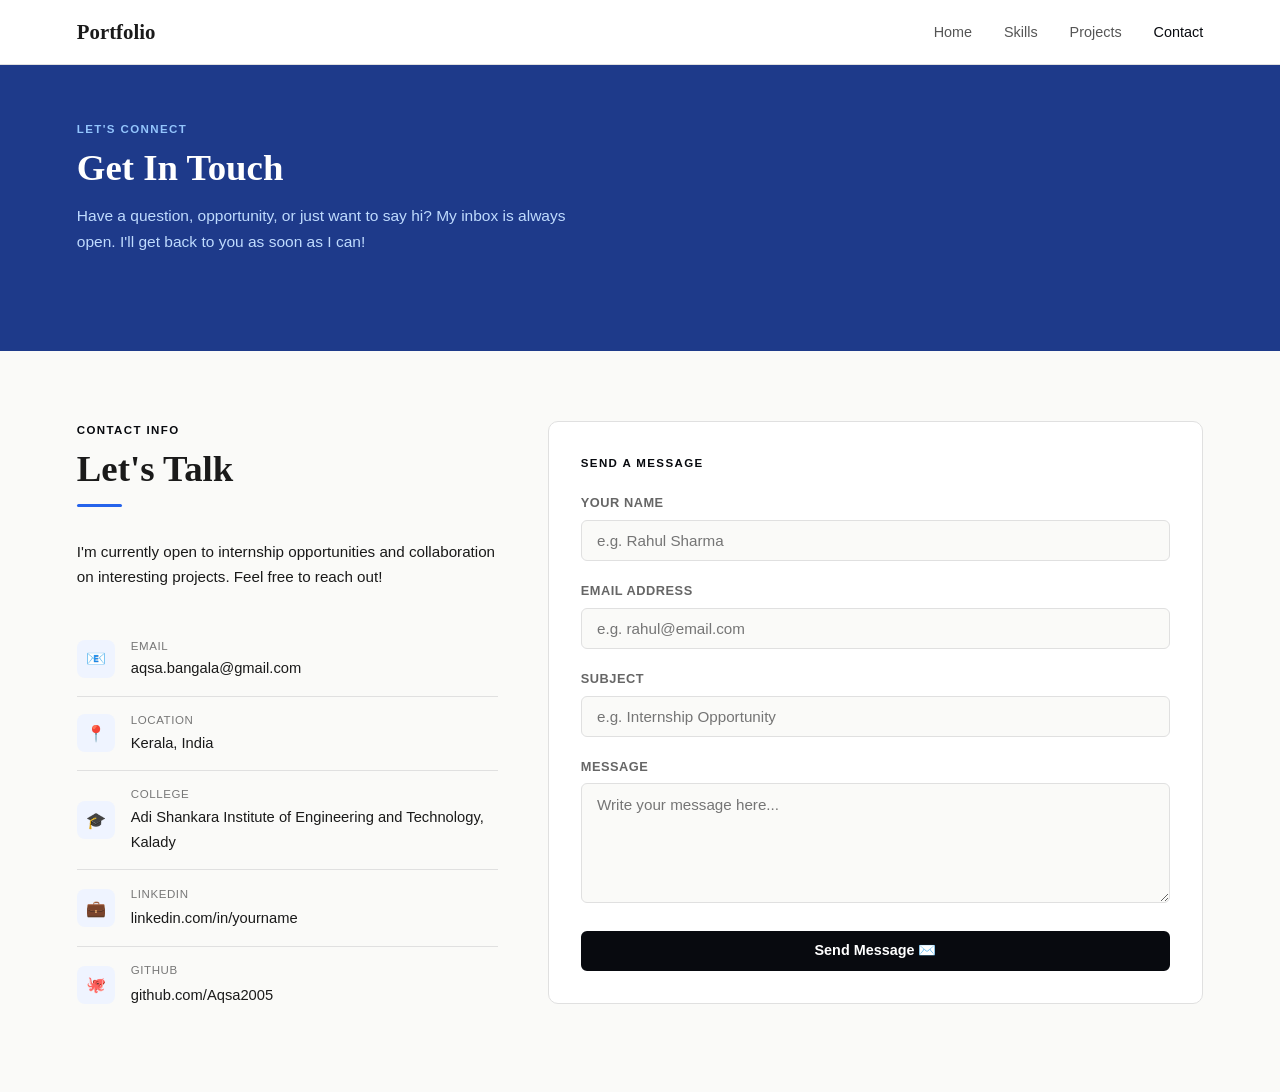
==== contact.html @ 3c4a1b86 "Initial commit" ====
<!DOCTYPE html>
<html lang="en">
<head>
  <meta charset="UTF-8" />
  <meta name="viewport" content="width=device-width, initial-scale=1.0"/>
  <title>Contact | Your Name</title>
  <link rel="stylesheet" href="style.css"/>
</head>
<body>

  <!-- ======= NAVBAR ======= -->
  <nav>
    <a href="index.html" class="nav-logo">Portfolio</a>
    <ul class="nav-links">
      <li><a href="index.html">Home</a></li>
      <li><a href="skills.html">Skills</a></li>
      <li><a href="projects.html">Projects</a></li>
      <li><a href="contacts.html" class="active">Contact</a></li>
    </ul>
  </nav>

  <!-- ======= PAGE BANNER ======= -->
  <div class="page-banner">
    <p class="section-label">Let's Connect</p>
    <h1 class="section-title">Get In Touch</h1>
    <p class="section-subtitle">
      Have a question, opportunity, or just want to say hi? My inbox is always open. I'll get back to you as soon as I can!
    </p>
  </div>

  <!-- ======= CONTACT SECTION ======= -->
  <section class="contact-section">

    <!-- Left: Contact Info -->
    <div class="contact-info">
      <p class="section-label">Contact Info</p>
      <h2 class="section-title">Let's Talk</h2>
      <div class="divider"></div>
      <p style="color:var(--muted); font-size:0.95rem; margin-bottom:2rem;">
        I'm currently open to internship opportunities and collaboration on interesting projects. Feel free to reach out!
      </p>

      <div class="contact-item">
        <div class="contact-icon">📧</div>
        <div>
          <div class="contact-item-label">Email</div>
          <div class="contact-item-value">aqsa.bangala@gmail.com</div>
        </div>
      </div>

      <div class="contact-item">
        <div class="contact-icon">📍</div>
        <div>
          <div class="contact-item-label">Location</div>
          <div class="contact-item-value">Kerala, India</div>
        </div>
      </div>

      <div class="contact-item">
        <div class="contact-icon">🎓</div>
        <div>
          <div class="contact-item-label">College</div>
          <div class="contact-item-value">Adi Shankara Institute of Engineering and Technology, Kalady</div>
        </div>
      </div>

      <div class="contact-item">
        <div class="contact-icon">💼</div>
        <div>
          <div class="contact-item-label">LinkedIn</div>
          <a href="#" class="contact-item-value" style="color: var(--accent);">linkedin.com/in/yourname</a>
        </div>
      </div>

      <div class="contact-item">
        <div class="contact-icon">🐙</div>
        <div>
          <div class="contact-item-label">GitHub</div>
          <a href="https://github.com/Aqsa2005" class="contact-item-value" style="color: var(--accent);">github.com/Aqsa2005</a>
        </div>
      </div>
    </div>

    <!-- Right: Contact Form -->
    <div class="contact-form-wrap">
      <p class="section-label" style="margin-bottom:1.2rem;">Send a Message</p>

      <div class="form-group">
        <label for="name">Your Name</label>
        <input type="text" id="name" name="name" placeholder="e.g. Rahul Sharma" />
      </div>

      <div class="form-group">
        <label for="email">Email Address</label>
        <input type="email" id="email" name="email" placeholder="e.g. rahul@email.com" />
      </div>

      <div class="form-group">
        <label for="subject">Subject</label>
        <input type="text" id="subject" name="subject" placeholder="e.g. Internship Opportunity" />
      </div>

      <div class="form-group">
        <label for="message">Message</label>
        <textarea id="message" name="message" placeholder="Write your message here..."></textarea>
      </div>

      <button class="btn btn-primary" style="width:100%; justify-content:center;">
        Send Message ✉️
      </button>
    </div>

  </section>
---- style.css ----
* {
  margin: 0;
  padding: 0;
  box-sizing: border-box;
}

body {
  font-family: 'DM Sans', sans-serif;
  background: #fafaf8;
  color: #1a1a1a;
  font-size: 16px;
  line-height: 1.7;
}

a {
  text-decoration: none;
  color: inherit;
}

ul {
  list-style: none;
}

img {
  max-width: 100%;
  display: block;
}

/* NAVBAR */
nav {
  height: 65px;
  background: #ffffff;
  border-bottom: 1px solid #e0e0e0;
  display: flex;
  align-items: center;
  justify-content: space-between;
  padding: 0 6%;
  position: sticky;
  top: 0;
  z-index: 10;
}

.nav-logo {
  font-family: 'Playfair Display', serif;
  font-size: 1.3rem;
  font-weight: 700;
}

.nav-logo span {
  color: #080a0f;
}

.nav-links {
  display: flex;
  gap: 2rem;
}

.nav-links a {
  font-size: 0.9rem;
  font-weight: 500;
  color: #555;
}

.nav-links a.active {
  color: #080a0f;
}

/* BUTTONS */
.btn {
  display: inline-block;
  padding: 0.6rem 1.5rem;
  border-radius: 6px;
  font-size: 0.9rem;
  font-weight: 600;
  border: 2px solid transparent;
}

.btn-primary {
  background: #080a0f;
  color: #fff;
  border-color: #080a0f;
}

.btn-outline {
  background: transparent;
  color: #080a0f;
  border-color: #080a0f;
}

/* HERO */
.hero {
  display: flex;
  align-items: center;
  gap: 50px;
  padding: 80px 6%;
  min-height: calc(100vh - 65px);
}

.hero-text {
  flex: 1;
}

.hero-greeting {
  font-size: 0.85rem;
  font-weight: 600;
  letter-spacing: 0.1em;
  text-transform: uppercase;
  color: #2563eb;
  margin-bottom: 0.8rem;
}

.hero-name {
  font-family: 'Playfair Display', serif;
  font-size: clamp(2.5rem, 5vw, 3.8rem);
  font-weight: 700;
  line-height: 1.1;
  margin-bottom: 1.2rem;
}

.hero-name span {
  color: #080a0f;
}

.hero-tagline {
  font-size: 1.05rem;
  color: #555;
  max-width: 460px;
  margin-bottom: 2rem;
}

.hero-cta {
  display: flex;
  gap: 1rem;
}

.hero-visual {
  width: 240px;
  height: 240px;
  border-radius: 50%;
  background: #eff4ff;
  border: 3px solid #e0e0e0;
  display: flex;
  align-items: center;
  justify-content: center;
  font-size: 5rem;
  overflow: hidden;
  flex-shrink: 0;
}

.hero-visual img {
  width: 100%;
  height: 100%;
  object-fit: cover;
  border-radius: 50%;
}

/* ABOUT STRIP */
.about-strip {
  background: #fff;
  border-top: 1px solid #e0e0e0;
  border-bottom: 1px solid #e0e0e0;
  padding: 60px 6%;
  display: flex;
  gap: 50px;
  flex-wrap: wrap;
}

.about-strip-text {
  flex: 1;
  min-width: 250px;
}

.about-strip-stats {
  display: flex;
  gap: 2.5rem;
  align-items: center;
  flex-wrap: wrap;
}

.stat-num {
  font-family: 'Playfair Display', serif;
  font-size: 2rem;
  font-weight: 700;
  color: #2563eb;
}

.stat-label {
  font-size: 0.78rem;
  color: #777;
  margin-top: 0.2rem;
}

/* SECTION COMMON */
.section-label {
  font-size: 0.72rem;
  font-weight: 600;
  letter-spacing: 0.12em;
  text-transform: uppercase;
  color: #080a0f;
  margin-bottom: 0.4rem;
}

.section-title {
  font-family: 'Playfair Display', serif;
  font-size: clamp(1.7rem, 3vw, 2.3rem);
  font-weight: 700;
  line-height: 1.2;
  margin-bottom: 0.8rem;
}

.section-subtitle {
  color: #666;
  font-size: 0.97rem;
  max-width: 500px;
  margin-bottom: 2.5rem;
}

.divider {
  width: 45px;
  height: 3px;
  background: #2563eb;
  border-radius: 2px;
  margin: 0.8rem 0 2rem;
}

/* PROJECTS */
.featured-projects,
.projects-page {
  padding: 70px 6%;
}

.projects-grid {
  display: grid;
  grid-template-columns: repeat(auto-fit, minmax(280px, 1fr));
  gap: 1.4rem;
}

.project-card {
  background: #fff;
  border: 1px solid #e0e0e0;
  border-radius: 10px;
  padding: 1.8rem;
}

.project-icon {
  font-size: 2rem;
  margin-bottom: 0.8rem;
}

.project-title {
  font-family: 'Playfair Display', serif;
  font-size: 1.1rem;
  font-weight: 600;
  margin-bottom: 0.5rem;
}

.project-desc {
  font-size: 0.9rem;
  color: #666;
  margin-bottom: 1rem;
}

.project-tags {
  display: flex;
  flex-wrap: wrap;
  gap: 0.4rem;
  margin-bottom: 1rem;
}

.tag {
  background: #eff4ff;
  color: #2563eb;
  font-size: 0.72rem;
  font-weight: 600;
  padding: 0.2rem 0.65rem;
  border-radius: 20px;
}

.project-link {
  font-size: 0.85rem;
  font-weight: 600;
  color: #080a0f;
}

/* SKILLS */
.skills-section {
  padding: 70px 6%;
}

.skills-categories {
  display: flex;
  flex-direction: column;
  gap: 2.5rem;
}

.skills-category-title {
  font-size: 0.78rem;
  font-weight: 600;
  letter-spacing: 0.1em;
  text-transform: uppercase;
  color: #777;
  margin-bottom: 1rem;
  padding-bottom: 0.5rem;
  border-bottom: 1px solid #e0e0e0;
}

.skills-list {
  display: grid;
  grid-template-columns: repeat(auto-fill, minmax(200px, 1fr));
  gap: 1rem;
}

.skill-item {
  background: #fff;
  border: 1px solid #e0e0e0;
  border-radius: 10px;
  padding: 1rem 1.2rem;
  display: flex;
  flex-direction: column;
  gap: 0.6rem;
}

.skill-header {
  display: flex;
  align-items: center;
  justify-content: space-between;
}

.skill-name {
  font-size: 0.9rem;
  font-weight: 600;
  display: flex;
  align-items: center;
  gap: 0.4rem;
}

.skill-level {
  font-size: 0.68rem;
  font-weight: 600;
  padding: 0.18rem 0.5rem;
  border-radius: 20px;
}

.level-beginner { background: #fef9c3; color: #854d0e; }
.level-learning  { background: #dbeafe; color: #1e40af; }
.level-familiar  { background: #dcfce7; color: #166534; }

.skill-bar {
  height: 4px;
  background: #e0e0e0;
  border-radius: 2px;
}

.skill-bar-fill {
  height: 100%;
  background: #2563eb;
  border-radius: 2px;
}

/* CONTACT */
.contact-section {
  padding: 70px 6%;
  display: flex;
  gap: 50px;
  flex-wrap: wrap;
  align-items: flex-start;
}

.contact-info {
  flex: 1;
  min-width: 250px;
}

.contact-form-wrap {
  flex: 1.4;
  min-width: 290px;
  background: #fff;
  border: 1px solid #e0e0e0;
  border-radius: 10px;
  padding: 2rem;
}

.contact-item {
  display: flex;
  align-items: center;
  gap: 1rem;
  padding: 0.9rem 0;
  border-bottom: 1px solid #e0e0e0;
}

.contact-item:last-child {
  border-bottom: none;
}

.contact-icon {
  width: 38px;
  height: 38px;
  background: #eff4ff;
  border-radius: 8px;
  display: flex;
  align-items: center;
  justify-content: center;
  font-size: 1rem;
  flex-shrink: 0;
}

.contact-item-label {
  font-size: 0.72rem;
  color: #777;
  font-weight: 500;
  text-transform: uppercase;
  letter-spacing: 0.05em;
}

.contact-item-value {
  font-size: 0.92rem;
  font-weight: 500;
}

.form-group {
  margin-bottom: 1.2rem;
}

.form-group label {
  display: block;
  font-size: 0.8rem;
  font-weight: 600;
  color: #666;
  margin-bottom: 0.35rem;
  text-transform: uppercase;
  letter-spacing: 0.04em;
}

.form-group input,
.form-group textarea {
  width: 100%;
  padding: 0.7rem 0.95rem;
  border: 1.5px solid #e0e0e0;
  border-radius: 6px;
  font-family: 'DM Sans', sans-serif;
  font-size: 0.95rem;
  background: #fafaf8;
  color: #1a1a1a;
  outline: none;
}

.form-group textarea {
  min-height: 120px;
  resize: vertical;
}

/* PAGE BANNER */
.page-banner {
  background: #1e3a8a;
  padding: 55px 6%;
  color: #fff;
}

.page-banner .section-label    { color: #93c5fd; }
.page-banner .section-title    { color: #fff; }
.page-banner .section-subtitle { color: #bfdbfe; }


/* MOBILE */
@media (max-width: 768px) {
  .hero {
    flex-direction: column-reverse;
    text-align: center;
    padding: 50px 5%;
    gap: 30px;
  }

  .hero-visual {
    width: 160px;
    height: 160px;
    font-size: 3.5rem;
  }

  .hero-cta {
    justify-content: center;
  }

  .about-strip {
    flex-direction: column;
  }

  .about-strip-stats {
    justify-content: center;
  }

  .contact-section {
    flex-direction: column;
  }
}
.hero-visual img {
  width: 100%;
  height: 100%;
  object-fit: cover;
  border-radius: 50%;
  object-position: center top;
}
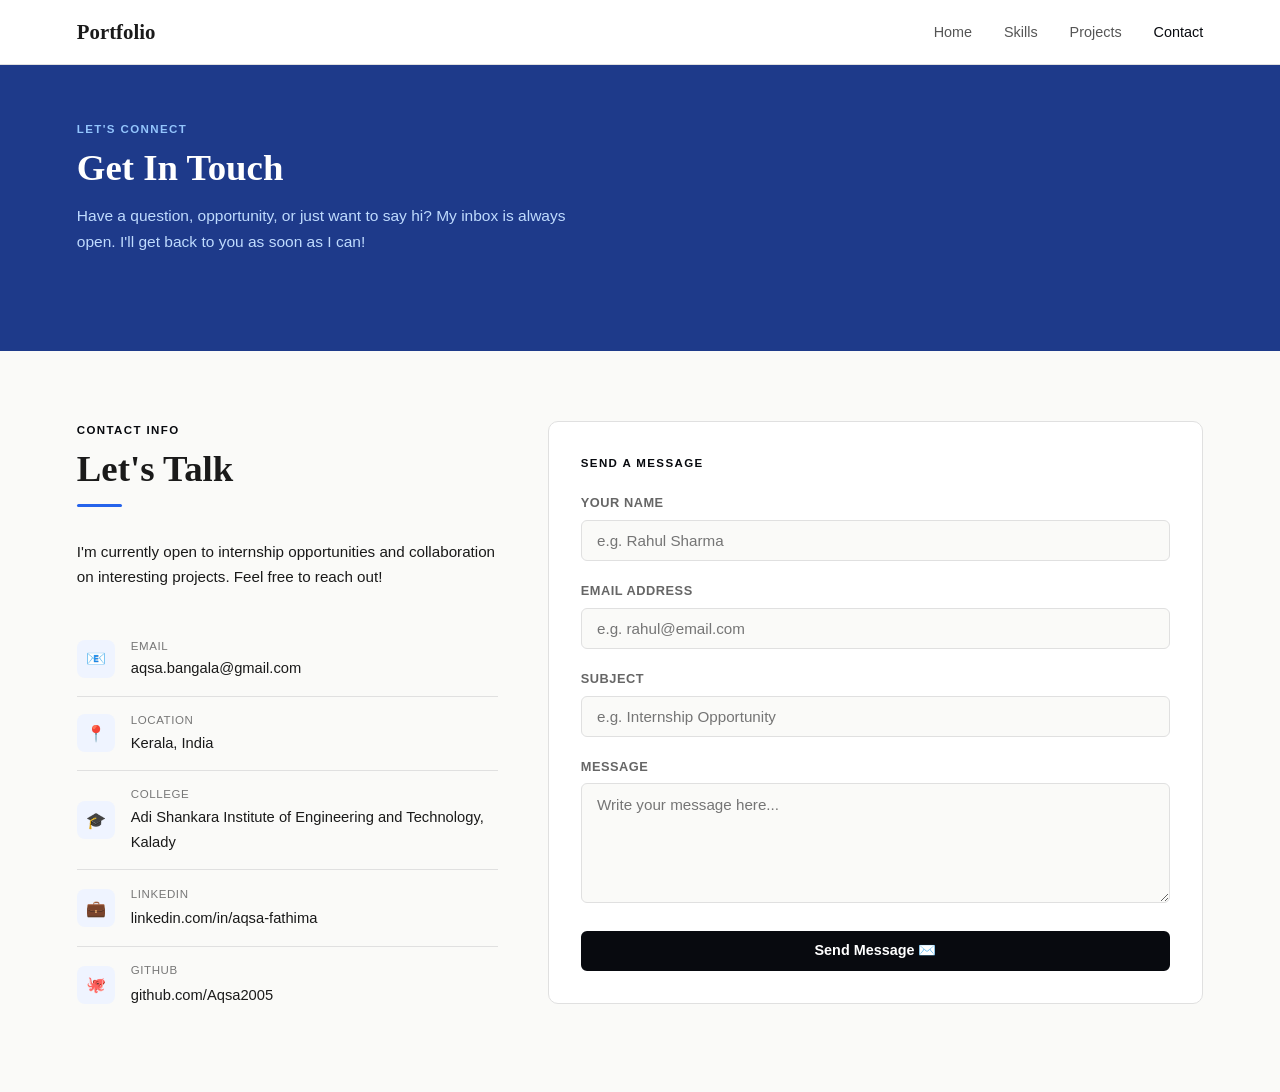
==== commit 2467cb4f: "Update LinkedIn link in contact.html" ====
--- a/contact.html
+++ b/contact.html
@@ -68,7 +68,7 @@
         <div class="contact-icon">💼</div>
         <div>
           <div class="contact-item-label">LinkedIn</div>
-          <a href="#" class="contact-item-value" style="color: var(--accent);">linkedin.com/in/yourname</a>
+          <a href="linkedin.com/in/aqsa-fathima-07aa93290" class="contact-item-value" style="color: var(--accent);">linkedin.com/in/aqsa-fathima</a>
         </div>
       </div>
 
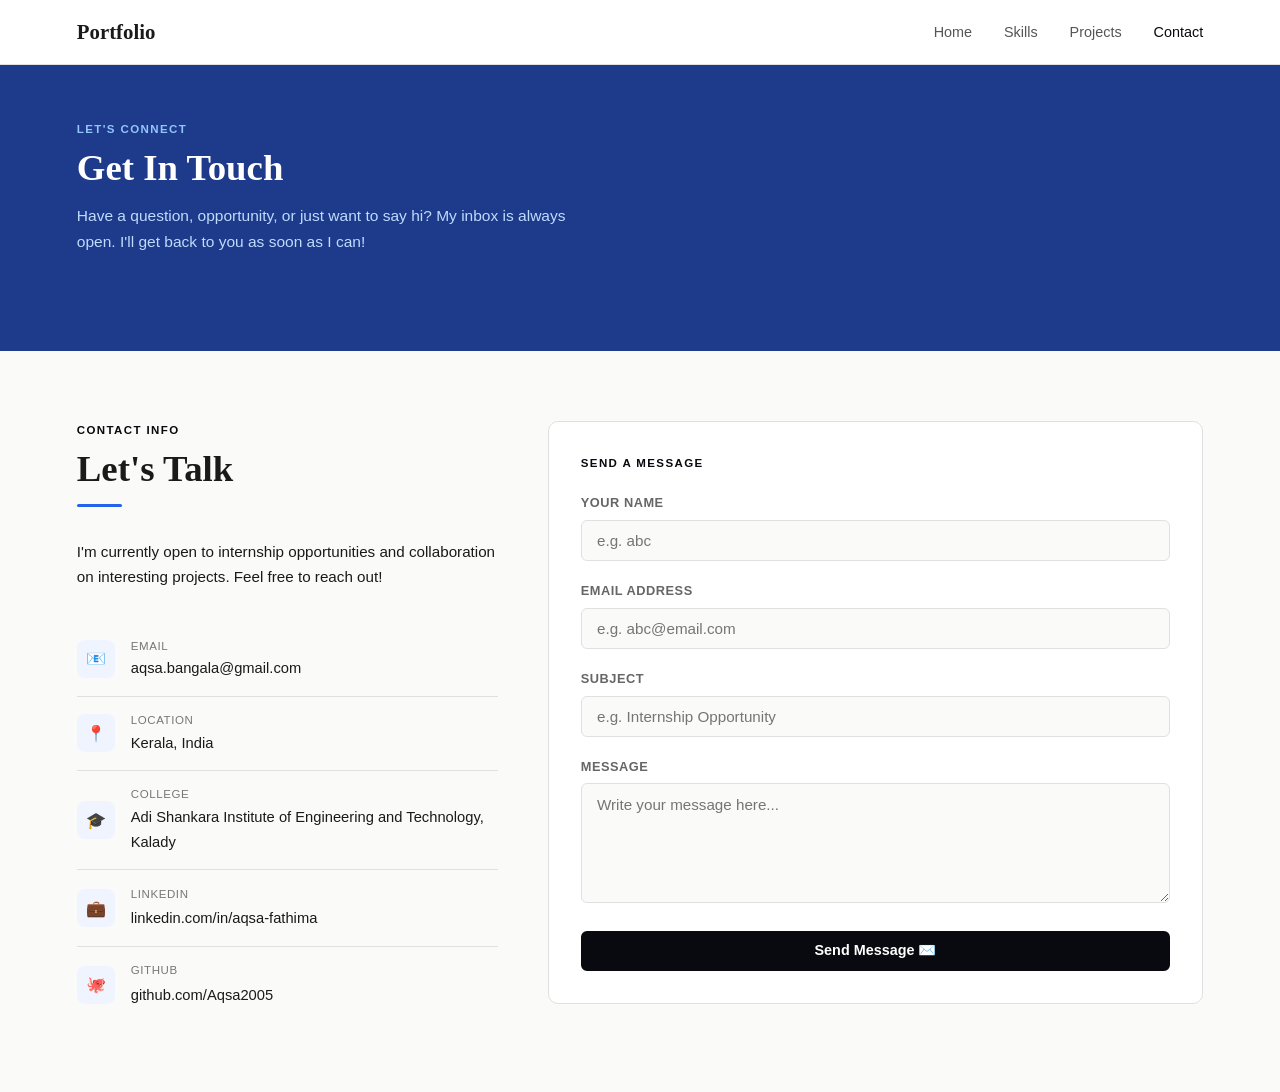
==== commit 750f43cf: "Update contact.html" ====
--- a/contact.html
+++ b/contact.html
@@ -87,12 +87,12 @@
 
       <div class="form-group">
         <label for="name">Your Name</label>
-        <input type="text" id="name" name="name" placeholder="e.g. Rahul Sharma" />
+        <input type="text" id="name" name="name" placeholder="e.g. abc" />
       </div>
 
       <div class="form-group">
         <label for="email">Email Address</label>
-        <input type="email" id="email" name="email" placeholder="e.g. rahul@email.com" />
+        <input type="email" id="email" name="email" placeholder="e.g. abc@email.com" />
       </div>
 
       <div class="form-group">
